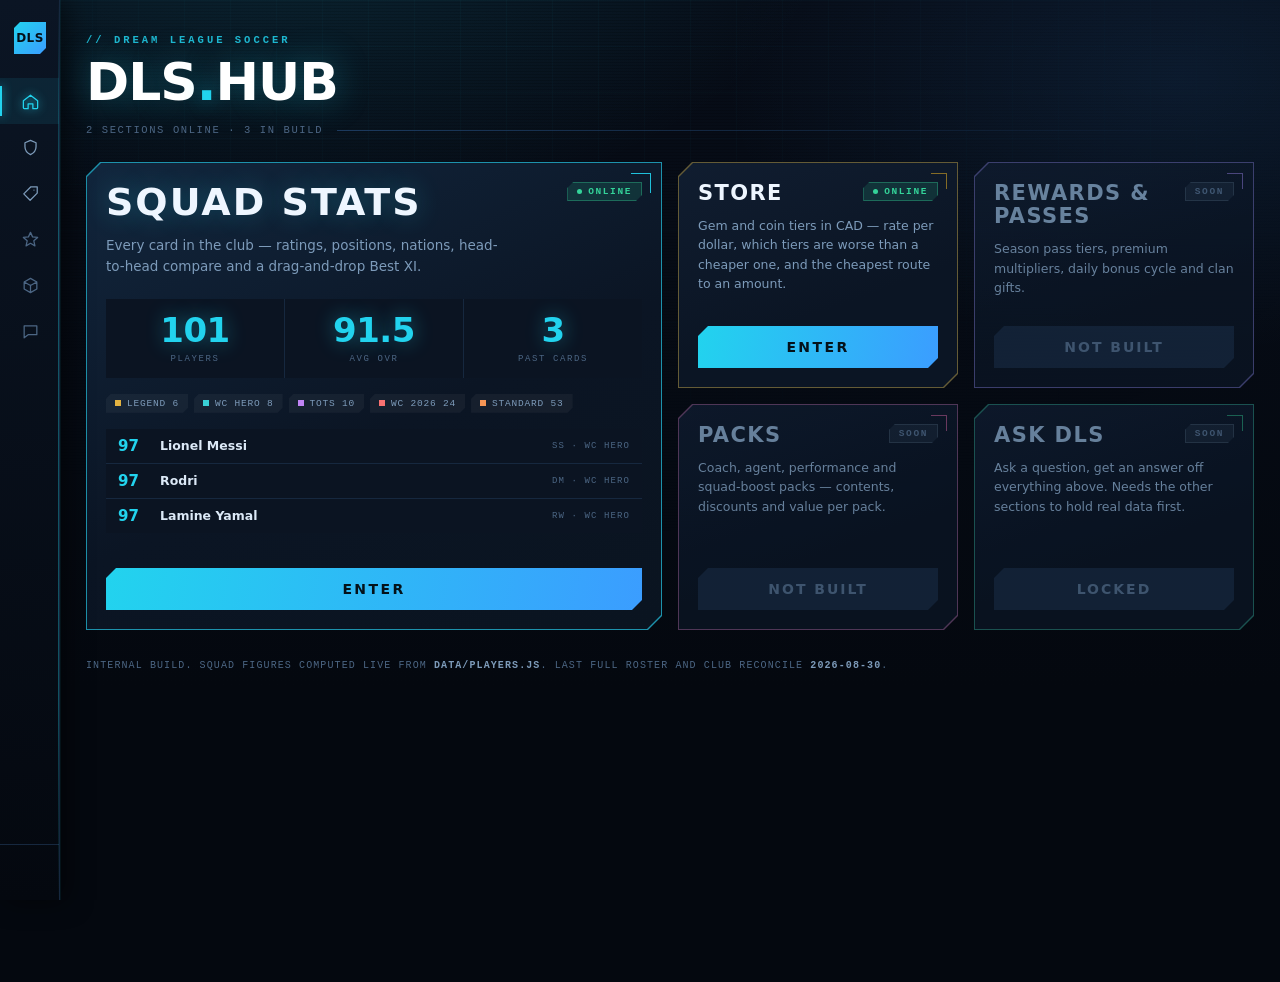
==== index.html @ e9b3f5c5 "Add the store section: gem and coin tiers, priced per dollar First piece of the economy side. Gems a" ====
<!DOCTYPE html>
<html lang="en">
<head>
<meta charset="UTF-8">
<meta name="viewport" content="width=device-width, initial-scale=1.0">
<title>DLS</title>
<meta name="theme-color" content="#04080f">

<link rel="stylesheet" href="assets/shell.css">
<style>
:root { color-scheme: dark; }

/* --- Tile grid ----------------------------------------------------------- */

.grid { display: grid; grid-template-columns: repeat(4, 1fr); gap: 16px; }

.tile {
  --accent: var(--dls-cyan);
  display: flex;
  flex-direction: column;
  min-height: 226px;
  padding: 20px;
  background: color-mix(in srgb, var(--accent) 34%, var(--dls-edge-soft));
  transition: background .16s, box-shadow .16s, transform .16s;
}
.tile::before { background: linear-gradient(160deg, var(--dls-panel-lit) 0%, var(--dls-panel) 62%); }

/* Corner bracket on the square corner, opposite the two clipped ones. */
.tile::after {
  content: '';
  position: absolute;
  top: 11px;
  right: 11px;
  z-index: 2;
  width: 15px;
  height: 15px;
  border-top: 1px solid var(--accent);
  border-right: 1px solid var(--accent);
  opacity: .5;
  pointer-events: none;
}

.tile__head { display: flex; align-items: flex-start; justify-content: space-between; gap: 12px; }
.tile__title {
  margin: 0;
  font-size: 21px;
  font-weight: 900;
  line-height: 1.1;
  letter-spacing: 1.4px;
  text-transform: uppercase;
  color: #eef6ff;
}
.tile__desc { margin: 11px 0 0; font-size: 12.5px; line-height: 1.55; color: var(--dls-ink-dim); }
.tile__foot { margin-top: auto; padding-top: 16px; }

/* The squad tile is the anchor: brighter edge, a real glow, lifts on hover. */
.tile--live {
  grid-column: span 2;
  grid-row: span 2;
  background: color-mix(in srgb, var(--accent) 62%, var(--dls-edge-soft));
  box-shadow: 0 0 42px rgba(34, 211, 238, .12);
}
.tile--live:hover { transform: translateY(-2px); box-shadow: 0 0 56px rgba(34, 211, 238, .2); }
.tile--live::before { background: linear-gradient(155deg, #12263d 0%, var(--dls-panel) 55%, #0a1420 100%); }
.tile--live::after { opacity: .9; width: 19px; height: 19px; }
.tile--live .tile__title { font-size: 38px; letter-spacing: 2px; text-shadow: 0 0 26px rgba(34, 211, 238, .3); }
.tile--live .tile__desc { font-size: 13.5px; max-width: 46ch; }

/* Planned sections — same shape, drained of energy. */
.tile--soon { opacity: .82; }
.tile--soon .tile__title { color: var(--dls-ink-dim); }
.tile--store { --accent: var(--dls-amber); }
.tile--rewards { --accent: var(--dls-violet); }
.tile--packs { --accent: var(--dls-magenta); }
.tile--ask { --accent: var(--dls-mint); }

/* --- Readouts on the squad tile ------------------------------------------ */

.figs { display: grid; grid-template-columns: repeat(3, 1fr); gap: 1px; margin-top: 22px; background: var(--dls-edge-soft); }
.fig { padding: 14px 10px; background: rgba(7, 13, 24, .72); text-align: center; }
.fig b {
  display: block;
  font-size: 34px;
  font-weight: 900;
  line-height: 1;
  letter-spacing: -.5px;
  color: var(--dls-cyan);
  text-shadow: 0 0 20px rgba(34, 211, 238, .45);
  font-variant-numeric: tabular-nums;
}
.fig span {
  display: block;
  margin-top: 7px;
  font-family: var(--dls-mono);
  font-size: 9px;
  letter-spacing: 1.6px;
  text-transform: uppercase;
  color: var(--dls-ink-faint);
}

.mix { display: flex; flex-wrap: wrap; gap: 6px; margin-top: 16px; }
.mix span {
  display: inline-flex;
  align-items: center;
  gap: 6px;
  padding: 4px 9px;
  clip-path: polygon(5px 0, 100% 0, 100% calc(100% - 5px), calc(100% - 5px) 100%, 0 100%, 0 5px);
  background: rgba(255, 255, 255, .045);
  font-family: var(--dls-mono);
  font-size: 9.5px;
  letter-spacing: .8px;
  text-transform: uppercase;
  color: var(--dls-ink-dim);
}
.mix i { width: 6px; height: 6px; }

.top { display: grid; gap: 1px; margin-top: 16px; background: var(--dls-edge-soft); }
.top-row { display: flex; align-items: center; gap: 12px; padding: 8px 12px; background: rgba(7, 13, 24, .72); }
.top-row b {
  min-width: 30px;
  font-size: 15px;
  font-weight: 900;
  color: var(--dls-cyan);
  font-variant-numeric: tabular-nums;
}
.top-row span { font-size: 12.5px; font-weight: 600; color: var(--dls-ink); }
.top-row em {
  margin-left: auto;
  font-style: normal;
  font-family: var(--dls-mono);
  font-size: 9px;
  letter-spacing: 1.1px;
  text-transform: uppercase;
  color: var(--dls-ink-faint);
}

@media (max-width: 1080px) {
  .grid { grid-template-columns: repeat(2, 1fr); }
  .tile--live { grid-row: auto; }
}
@media (max-width: 620px) {
  .grid { grid-template-columns: 1fr; }
  .tile--live { grid-column: span 1; }
  .tile--live .tile__title { font-size: 28px; }
  .fig b { font-size: 25px; }
}
</style>
</head>

<body data-dls-page="home" data-dls-skin="hud">

<div class="wrap">

  <header class="head">
    <p class="eyebrow">// Dream League Soccer</p>
    <h1>DLS<em>.</em>Hub</h1>
    <p class="rule" id="head-rule"></p>
  </header>

  <div class="grid">

    <!-- Squad Stats — the one section that is actually built -->
    <section class="dls-panel tile tile--live">
      <div class="tile__head">
        <h2 class="tile__title">Squad Stats</h2>
        <span class="dls-flag dls-flag--live"><i></i>Online</span>
      </div>
      <p class="tile__desc">Every card in the club — ratings, positions, nations, head-to-head compare and a drag-and-drop Best XI.</p>

      <div class="figs">
        <div class="fig"><b id="f-count">—</b><span>Players</span></div>
        <div class="fig"><b id="f-avg">—</b><span>Avg OVR</span></div>
        <div class="fig"><b id="f-past">—</b><span>Past cards</span></div>
      </div>

      <div class="mix" id="f-mix"></div>
      <div class="top" id="f-top"></div>

      <div class="tile__foot"><a class="dls-btn" href="squad.html">Enter</a></div>
    </section>

    <section class="dls-panel tile tile--store">
      <div class="tile__head">
        <h2 class="tile__title">Store</h2>
        <span class="dls-flag dls-flag--live"><i></i>Online</span>
      </div>
      <p class="tile__desc">Gem and coin tiers in CAD — rate per dollar, which tiers are worse than a cheaper one, and the cheapest route to an amount.</p>
      <div class="tile__foot"><a class="dls-btn" href="store.html">Enter</a></div>
    </section>

    <section class="dls-panel tile tile--soon tile--rewards">
      <div class="tile__head">
        <h2 class="tile__title">Rewards &amp; Passes</h2>
        <span class="dls-flag dls-flag--soon">Soon</span>
      </div>
      <p class="tile__desc">Season pass tiers, premium multipliers, daily bonus cycle and clan gifts.</p>
      <div class="tile__foot"><span class="dls-btn dls-btn--locked">Not built</span></div>
    </section>

    <section class="dls-panel tile tile--soon tile--packs">
      <div class="tile__head">
        <h2 class="tile__title">Packs</h2>
        <span class="dls-flag dls-flag--soon">Soon</span>
      </div>
      <p class="tile__desc">Coach, agent, performance and squad-boost packs — contents, discounts and value per pack.</p>
      <div class="tile__foot"><span class="dls-btn dls-btn--locked">Not built</span></div>
    </section>

    <section class="dls-panel tile tile--soon tile--ask">
      <div class="tile__head">
        <h2 class="tile__title">Ask DLS</h2>
        <span class="dls-flag dls-flag--soon">Soon</span>
      </div>
      <p class="tile__desc">Ask a question, get an answer off everything above. Needs the other sections to hold real data first.</p>
      <div class="tile__foot"><span class="dls-btn dls-btn--locked">Locked</span></div>
    </section>

  </div>

  <p class="note">
    Internal build. Squad figures computed live from <b>data/players.js</b>.
    Last full roster and club reconcile <b>2026-08-30</b>.
  </p>

</div>

<script src="data/players.js"></script>
<script src="assets/shell.js" defer></script>
<script>
/* Card-type colours are the measured set from squad.html, kept identical so a
   colour means the same thing on both pages. */
var CARD_COLOR = { legend: '#e3b341', wchero: '#39d0d6', tots: '#c084f5', wc: '#f87171', standard: '#f59555' };
var CARD_LABEL = { legend: 'Legend', wchero: 'WC Hero', tots: 'TOTS', wc: 'WC 2026', standard: 'Standard' };
var CARD_ORDER = ['legend', 'wchero', 'tots', 'wc', 'standard'];

(function () {
  /* Counted off the tiles so the line cannot drift as sections come online. */
  var live = document.querySelectorAll('.dls-flag--live').length;
  var soon = document.querySelectorAll('.dls-flag--soon').length;
  document.getElementById('head-rule').textContent =
    live + (live === 1 ? ' section' : ' sections') + ' online · ' + soon + ' in build';

  var total = PLAYERS.reduce(function (a, p) { return a + p.ovr; }, 0);
  document.getElementById('f-count').textContent = PLAYERS.length;
  document.getElementById('f-avg').textContent = Math.round((total / PLAYERS.length) * 10) / 10;
  document.getElementById('f-past').textContent = PAST_CARDS.length;

  var counts = {};
  PLAYERS.forEach(function (p) { counts[p.card] = (counts[p.card] || 0) + 1; });

  document.getElementById('f-mix').innerHTML = CARD_ORDER
    .filter(function (k) { return counts[k]; })
    .map(function (k) {
      return '<span><i style="background:' + CARD_COLOR[k] + '"></i>' + CARD_LABEL[k] + ' ' + counts[k] + '</span>';
    }).join('');

  document.getElementById('f-top').innerHTML = PLAYERS
    .slice()
    .sort(function (a, b) { return b.ovr - a.ovr; })
    .slice(0, 3)
    .map(function (p) {
      return '<div class="top-row"><b>' + p.ovr + '</b><span>' + p.name
        + '</span><em>' + p.pos + ' · ' + CARD_LABEL[p.card] + '</em></div>';
    }).join('');
})();
</script>
</body>
</html>
---- assets/shell.css ----
/* ===========================================================================
   DLS shell — the chrome shared by every page of the site.

   Direction: near-black ground, thin high-chroma strokes, octagonal clipped
   corners instead of rounded ones, telemetry-style monospace labels, and glow
   carried by layered box-shadows. Game UI, but console/HUD rather than the
   candy-coloured mobile store.

   Navigation is a fixed left rail: 60px of icons at rest, expanding to show
   labels on hover. Content is padded past the collapsed width and the expanded
   rail overlays it, so nothing reflows when it opens.

   Every token is prefixed --dls- on purpose: squad.html carries its own
   GitHub-Primer palette on --bg / --text / --accent and the two must not
   collide. This file owns the rail only; page bodies keep their own CSS.
   =========================================================================== */

:root {
  /* Ground */
  --dls-void: #04080f;
  --dls-ground: #070d18;
  --dls-panel: #0b1524;
  --dls-panel-lit: #101d30;

  /* Strokes and text */
  --dls-edge: #1c3a5e;
  --dls-edge-soft: #16283f;
  --dls-ink: #dce9f7;
  --dls-ink-dim: #7d9bba;
  --dls-ink-faint: #4c6684;

  /* High-chroma accents */
  --dls-cyan: #22d3ee;
  --dls-blue: #3b9dff;
  --dls-mint: #34d399;
  --dls-amber: #fbbf24;
  --dls-violet: #a78bfa;
  --dls-magenta: #f472b6;

  --dls-rail-w: 60px;
  --dls-rail-open: 236px;

  /* Two corners cut, top-left and bottom-right — the load-bearing shape of
     the whole design. Overridden per element where a smaller cut reads better. */
  --dls-cut: 14px;
  --dls-oct: polygon(
    var(--dls-cut) 0, 100% 0,
    100% calc(100% - var(--dls-cut)), calc(100% - var(--dls-cut)) 100%,
    0 100%, 0 var(--dls-cut)
  );

  --dls-mono: ui-monospace, 'SF Mono', SFMono-Regular, Menlo, Consolas, monospace;
  --dls-sans: system-ui, 'Segoe UI', Roboto, sans-serif;
}

/* --- Left rail ------------------------------------------------------------ */

.dls-rail {
  position: fixed;
  top: 0;
  left: 0;
  z-index: 900;
  display: flex;
  flex-direction: column;
  width: var(--dls-rail-w);
  height: 100vh;
  padding: 12px 0;
  overflow: hidden;
  background: linear-gradient(180deg, var(--dls-panel) 0%, var(--dls-void) 100%);
  border-right: 1px solid var(--dls-edge-soft);
  box-shadow: 1px 0 0 rgba(34, 211, 238, .07), 6px 0 26px rgba(0, 0, 0, .55);
  font-family: var(--dls-sans);
  transition: width .18s cubic-bezier(.4, 0, .2, 1);
}
@media (hover: hover) and (pointer: fine) {
  .dls-rail:hover { width: var(--dls-rail-open); }
}
.dls-rail.is-open { width: var(--dls-rail-open); }

/* A hairline of accent light down the inner edge. */
.dls-rail::after {
  content: '';
  position: absolute;
  top: 0;
  right: 0;
  width: 1px;
  height: 100%;
  background: linear-gradient(180deg, transparent, rgba(34, 211, 238, .35) 22%, rgba(34, 211, 238, .35) 78%, transparent);
  pointer-events: none;
}

/* Rows share a grid so icons stay put while labels fade in. */
.dls-rail__logo,
.dls-rail__item {
  display: grid;
  grid-template-columns: var(--dls-rail-w) 1fr;
  align-items: center;
  height: 46px;
  text-decoration: none;
  white-space: nowrap;
}

.dls-rail__logo { height: 52px; margin-bottom: 14px; cursor: pointer; }
.dls-rail__mark {
  justify-self: center;
  display: grid;
  place-items: center;
  width: 32px;
  height: 32px;
  clip-path: polygon(6px 0, 100% 0, 100% calc(100% - 6px), calc(100% - 6px) 100%, 0 100%, 0 6px);
  background: linear-gradient(135deg, var(--dls-cyan), var(--dls-blue));
  color: #041018;
  font-size: 12px;
  font-weight: 900;
  letter-spacing: .5px;
  box-shadow: 0 0 14px rgba(34, 211, 238, .5);
}
.dls-rail__word {
  font-family: var(--dls-mono);
  font-size: 9.5px;
  font-weight: 600;
  letter-spacing: 2px;
  text-transform: uppercase;
  color: var(--dls-ink-dim);
}

.dls-rail__item { position: relative; color: var(--dls-ink-dim); transition: color .14s, background .14s; }
.dls-rail__item svg { justify-self: center; width: 19px; height: 19px; stroke: currentColor; fill: none; stroke-width: 1.6; stroke-linecap: round; stroke-linejoin: round; }
.dls-rail__label { font-size: 12.5px; font-weight: 700; letter-spacing: 1.4px; text-transform: uppercase; }

.dls-rail__item:hover { color: var(--dls-ink); background: rgba(34, 211, 238, .06); }

.dls-rail__item--active { color: var(--dls-cyan); background: rgba(34, 211, 238, .09); }
.dls-rail__item--active::before {
  content: '';
  position: absolute;
  left: 0;
  top: 8px;
  bottom: 8px;
  width: 2px;
  background: var(--dls-cyan);
  box-shadow: 0 0 10px var(--dls-cyan);
}
.dls-rail__item--active svg { filter: drop-shadow(0 0 5px rgba(34, 211, 238, .8)); }

.dls-rail__item--soon { color: var(--dls-ink-faint); cursor: not-allowed; }
.dls-rail__item--soon:hover { color: var(--dls-ink-faint); background: none; }
.dls-rail__lock {
  margin-left: 8px;
  font-family: var(--dls-mono);
  font-size: 8.5px;
  letter-spacing: 1.2px;
  color: var(--dls-ink-faint);
  opacity: .8;
}

.dls-rail__spacer { flex: 1; }

.dls-rail__foot {
  display: grid;
  grid-template-columns: var(--dls-rail-w) 1fr;
  align-items: center;
  min-height: 44px;
  border-top: 1px solid var(--dls-edge-soft);
  padding-top: 10px;
}
.dls-rail__build {
  font-family: var(--dls-mono);
  font-size: 8.5px;
  letter-spacing: 1.1px;
  text-transform: uppercase;
  color: var(--dls-ink-faint);
  white-space: nowrap;
}

/* squad.html ships a theme toggle pinned to the viewport corner; it moves into
   the rail foot, so its absolute positioning and Primer colours are undone. */
.dls-rail .theme-toggle {
  position: static;
  justify-self: center;
  border-color: var(--dls-edge-soft);
  background: var(--dls-panel-lit);
  color: var(--dls-ink-dim);
}
.dls-rail .theme-toggle:hover { border-color: var(--dls-cyan); color: var(--dls-cyan); }

/* Push page content clear of the collapsed rail. The attribute selector
   outranks squad.html's own bare `body` rule regardless of load order. */
body[data-dls-page] { padding-left: calc(var(--dls-rail-w) + 14px); }

@media (max-width: 640px) {
  :root { --dls-rail-w: 52px; }
}

/* --- Shared card / control primitives ------------------------------------ */

/* Clipped panel with a 1px lit edge: the element paints the edge colour and an
   inset pseudo-element paints the fill, since a clip-path crops any real
   border along with the corners. */
.dls-panel {
  position: relative;
  clip-path: var(--dls-oct);
  background: var(--dls-edge-soft);
}
.dls-panel::before {
  content: '';
  position: absolute;
  inset: 1px;
  clip-path: var(--dls-oct);
  background: var(--dls-panel);
  z-index: 0;
}
.dls-panel > * { position: relative; z-index: 1; }

.dls-btn {
  position: relative;
  display: block;
  width: 100%;
  padding: 13px 18px;
  clip-path: polygon(10px 0, 100% 0, 100% calc(100% - 10px), calc(100% - 10px) 100%, 0 100%, 0 10px);
  border: none;
  background: linear-gradient(100deg, var(--dls-cyan), var(--dls-blue));
  color: #04121a;
  font-family: var(--dls-sans);
  font-size: 14px;
  font-weight: 900;
  letter-spacing: 2.4px;
  text-transform: uppercase;
  text-align: center;
  text-decoration: none;
  cursor: pointer;
  transition: filter .14s, box-shadow .14s;
}
.dls-btn:hover { filter: brightness(1.12); box-shadow: 0 0 22px rgba(34, 211, 238, .45); }

.dls-btn--locked {
  background: var(--dls-edge-soft);
  color: var(--dls-ink-faint);
  cursor: not-allowed;
  letter-spacing: 2px;
}
.dls-btn--locked:hover { filter: none; box-shadow: none; }

/* Status chip — "LIVE" carries a pulsing dot, "LOCKED" does not. */
.dls-flag {
  display: inline-flex;
  align-items: center;
  gap: 6px;
  padding: 4px 10px;
  clip-path: polygon(6px 0, 100% 0, 100% calc(100% - 6px), calc(100% - 6px) 100%, 0 100%, 0 6px);
  font-family: var(--dls-mono);
  font-size: 9.5px;
  font-weight: 700;
  letter-spacing: 1.6px;
  text-transform: uppercase;
  white-space: nowrap;
}
.dls-flag i { width: 5px; height: 5px; border-radius: 50%; background: currentColor; }
.dls-flag--live {
  background: rgba(52, 211, 153, .13);
  color: var(--dls-mint);
  box-shadow: inset 0 0 0 1px rgba(52, 211, 153, .35);
}
.dls-flag--live i { animation: dls-pulse 1.8s ease-in-out infinite; }
.dls-flag--soon {
  background: rgba(125, 155, 186, .09);
  color: var(--dls-ink-faint);
  box-shadow: inset 0 0 0 1px rgba(125, 155, 186, .2);
}

@keyframes dls-pulse {
  0%, 100% { opacity: 1; box-shadow: 0 0 0 0 currentColor; }
  50% { opacity: .45; box-shadow: 0 0 7px 1px currentColor; }
}

@media (prefers-reduced-motion: reduce) {
  .dls-rail { transition: none; }
  .dls-flag--live i { animation: none; }
}

/* --- Page furniture, shared by the HUD-skinned pages ----------------------
   Opt in with data-dls-skin="hud" on <body>. squad.html deliberately stays
   out: it keeps its own GitHub-Primer palette and its light/dark toggle, and
   was not written for border-box, so the reset below is scoped too. */

body[data-dls-skin="hud"] * { box-sizing: border-box; }

body[data-dls-skin="hud"] {
  margin: 0;
  min-height: 100vh;
  padding: 34px 26px 48px calc(var(--dls-rail-w) + 26px);
  background:
    radial-gradient(900px 520px at 22% -10%, rgba(34, 211, 238, .13) 0%, transparent 62%),
    radial-gradient(760px 460px at 92% 8%, rgba(59, 157, 255, .10) 0%, transparent 60%),
    linear-gradient(180deg, var(--dls-ground) 0%, var(--dls-void) 70%);
  color: var(--dls-ink);
  font-family: var(--dls-sans);
  font-size: 14px;
}

/* Telemetry grid + scanlines, over the ground and under the content. */
body[data-dls-skin="hud"]::before {
  content: '';
  position: fixed;
  inset: 0;
  z-index: 0;
  pointer-events: none;
  background:
    linear-gradient(rgba(34, 211, 238, .030) 1px, transparent 1px) 0 0 / 100% 46px,
    linear-gradient(90deg, rgba(34, 211, 238, .030) 1px, transparent 1px) 0 0 / 46px 100%,
    repeating-linear-gradient(0deg, rgba(0, 0, 0, .16) 0 1px, transparent 1px 3px);
  mask-image: radial-gradient(1200px 700px at 40% 0%, #000 0%, transparent 78%);
}

.wrap { position: relative; z-index: 1; max-width: 1380px; margin: 0 auto; }

.head { margin-bottom: 26px; }
.eyebrow {
  margin: 0 0 10px;
  font-family: var(--dls-mono);
  font-size: 10.5px;
  font-weight: 600;
  letter-spacing: 3px;
  text-transform: uppercase;
  color: var(--dls-cyan);
  opacity: .85;
}
.head h1 {
  margin: 0;
  font-size: 52px;
  font-weight: 900;
  line-height: 1;
  letter-spacing: -1px;
  text-transform: uppercase;
  color: #fff;
  text-shadow: 0 0 34px rgba(34, 211, 238, .35);
}
.head h1 em {
  font-style: normal;
  color: var(--dls-cyan);
  text-shadow: 0 0 22px rgba(34, 211, 238, .7);
}
.rule {
  display: flex;
  align-items: center;
  gap: 14px;
  margin: 16px 0 0;
  font-family: var(--dls-mono);
  font-size: 10.5px;
  letter-spacing: 1.6px;
  text-transform: uppercase;
  color: var(--dls-ink-faint);
}
.rule::after {
  content: '';
  flex: 1;
  height: 1px;
  background: linear-gradient(90deg, var(--dls-edge), transparent);
}

.note {
  margin: 26px 0 0;
  font-family: var(--dls-mono);
  font-size: 10px;
  line-height: 1.9;
  letter-spacing: 1.1px;
  text-transform: uppercase;
  color: var(--dls-ink-faint);
}
.note b { color: var(--dls-ink-dim); font-weight: 600; }

@media (max-width: 620px) {
  body[data-dls-skin="hud"] { padding: 26px 16px 40px calc(var(--dls-rail-w) + 14px); }
  .head h1 { font-size: 38px; }
}
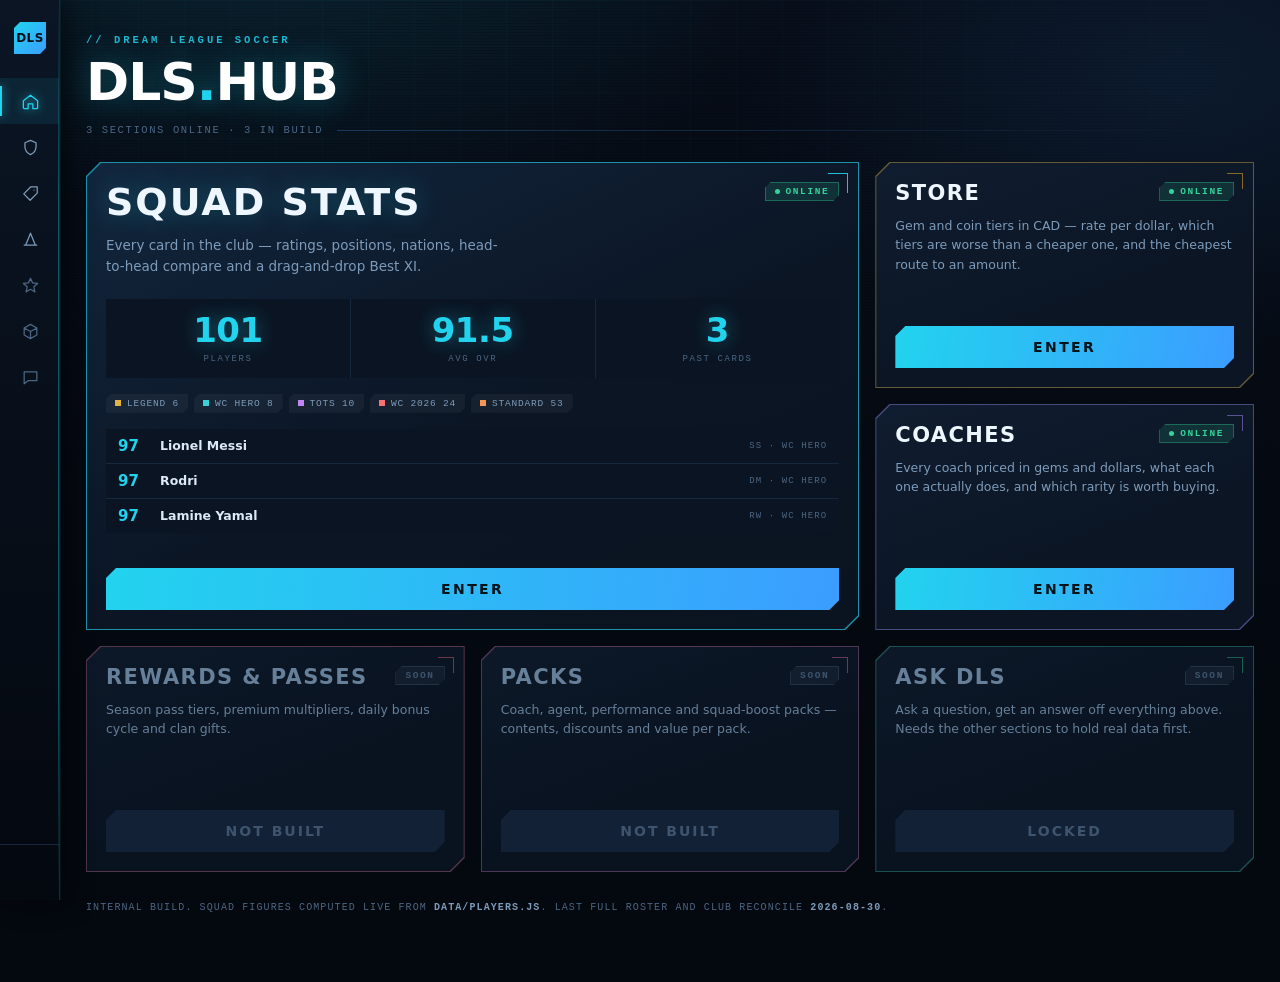
==== commit 45949775: "Add coaches as its own section, priced per stat point Coaches are gem-priced and discounted per acco" ====
--- a/index.html
+++ b/index.html
@@ -12,7 +12,7 @@
 
 /* --- Tile grid ----------------------------------------------------------- */
 
-.grid { display: grid; grid-template-columns: repeat(4, 1fr); gap: 16px; }
+.grid { display: grid; grid-template-columns: repeat(3, 1fr); gap: 16px; }
 
 .tile {
   --accent: var(--dls-cyan);
@@ -70,7 +70,8 @@
 .tile--soon { opacity: .82; }
 .tile--soon .tile__title { color: var(--dls-ink-dim); }
 .tile--store { --accent: var(--dls-amber); }
-.tile--rewards { --accent: var(--dls-violet); }
+.tile--coaches { --accent: var(--dls-violet); }
+.tile--rewards { --accent: var(--dls-rose); }
 .tile--packs { --accent: var(--dls-magenta); }
 .tile--ask { --accent: var(--dls-mint); }
 
@@ -186,6 +187,15 @@
       </div>
       <p class="tile__desc">Gem and coin tiers in CAD — rate per dollar, which tiers are worse than a cheaper one, and the cheapest route to an amount.</p>
       <div class="tile__foot"><a class="dls-btn" href="store.html">Enter</a></div>
+    </section>
+
+    <section class="dls-panel tile tile--coaches">
+      <div class="tile__head">
+        <h2 class="tile__title">Coaches</h2>
+        <span class="dls-flag dls-flag--live"><i></i>Online</span>
+      </div>
+      <p class="tile__desc">Every coach priced in gems and dollars, what each one actually does, and which rarity is worth buying.</p>
+      <div class="tile__foot"><a class="dls-btn" href="coaches.html">Enter</a></div>
     </section>
 
     <section class="dls-panel tile tile--soon tile--rewards">
--- a/assets/shell.css
+++ b/assets/shell.css
@@ -36,6 +36,7 @@
   --dls-amber: #fbbf24;
   --dls-violet: #a78bfa;
   --dls-magenta: #f472b6;
+  --dls-rose: #fb7185;
 
   --dls-rail-w: 60px;
   --dls-rail-open: 236px;
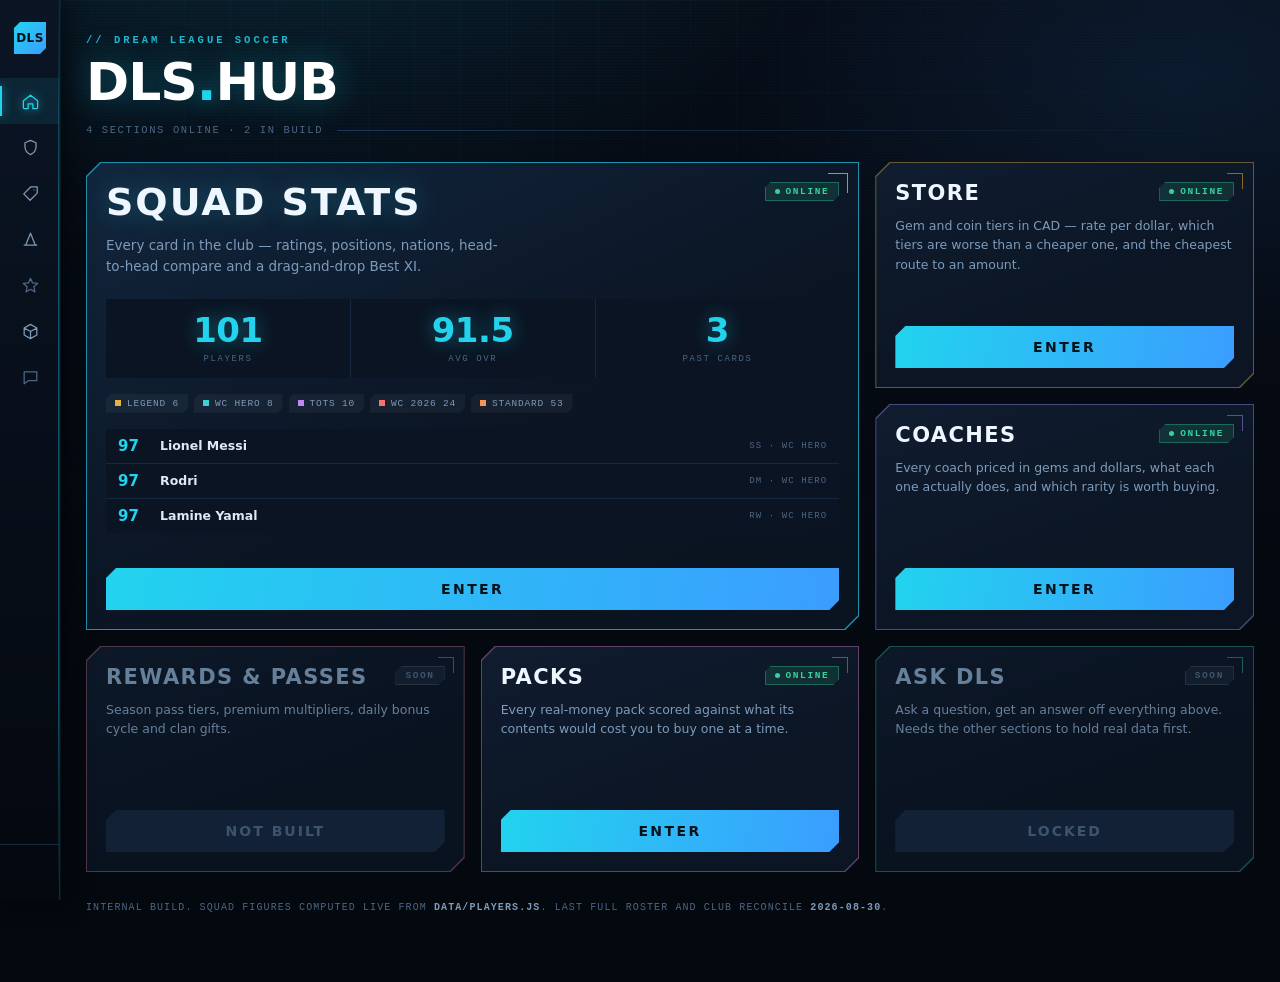
==== commit 0c209dd3: "Score the real-money packs against buying their contents yourself A pack is worth what its contents " ====
--- a/index.html
+++ b/index.html
@@ -207,13 +207,13 @@
       <div class="tile__foot"><span class="dls-btn dls-btn--locked">Not built</span></div>
     </section>
 
-    <section class="dls-panel tile tile--soon tile--packs">
+    <section class="dls-panel tile tile--packs">
       <div class="tile__head">
         <h2 class="tile__title">Packs</h2>
-        <span class="dls-flag dls-flag--soon">Soon</span>
-      </div>
-      <p class="tile__desc">Coach, agent, performance and squad-boost packs — contents, discounts and value per pack.</p>
-      <div class="tile__foot"><span class="dls-btn dls-btn--locked">Not built</span></div>
+        <span class="dls-flag dls-flag--live"><i></i>Online</span>
+      </div>
+      <p class="tile__desc">Every real-money pack scored against what its contents would cost you to buy one at a time.</p>
+      <div class="tile__foot"><a class="dls-btn" href="packs.html">Enter</a></div>
     </section>
 
     <section class="dls-panel tile tile--soon tile--ask">
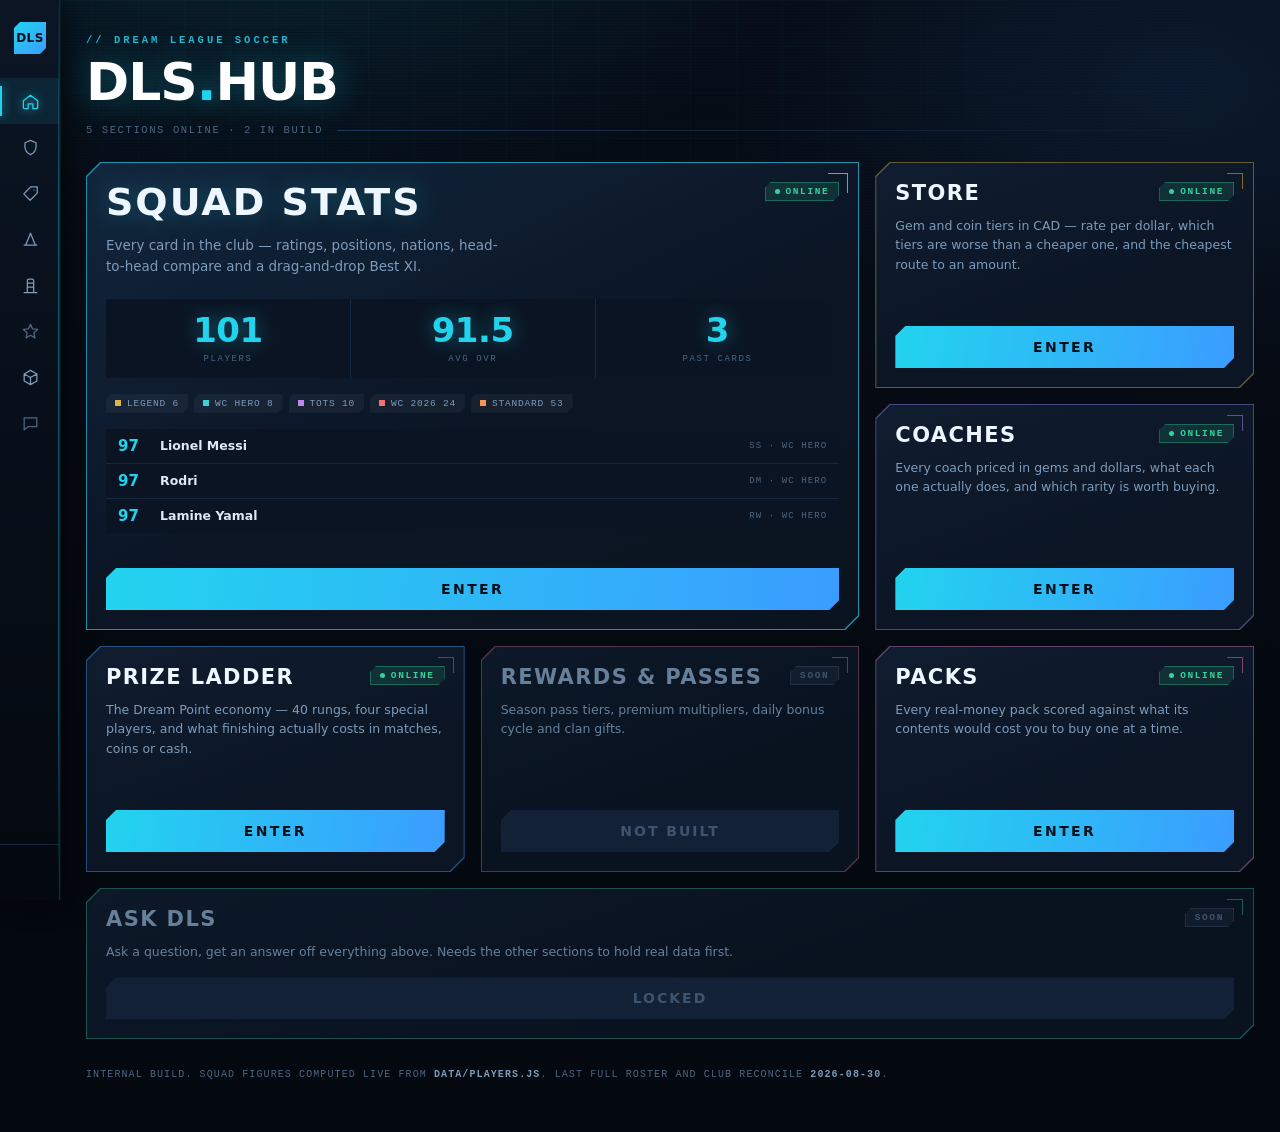
==== commit 2ec4291a: "Add the Prize Ladder and the Dream Point economy behind it Forty rungs reconstructed from screenshot" ====
--- a/index.html
+++ b/index.html
@@ -73,7 +73,8 @@
 .tile--coaches { --accent: var(--dls-violet); }
 .tile--rewards { --accent: var(--dls-rose); }
 .tile--packs { --accent: var(--dls-magenta); }
-.tile--ask { --accent: var(--dls-mint); }
+.tile--ladder { --accent: var(--dls-blue); }
+.tile--ask { --accent: var(--dls-mint); grid-column: 1 / -1; min-height: 0; }
 
 /* --- Readouts on the squad tile ------------------------------------------ */
 
@@ -196,6 +197,15 @@
       </div>
       <p class="tile__desc">Every coach priced in gems and dollars, what each one actually does, and which rarity is worth buying.</p>
       <div class="tile__foot"><a class="dls-btn" href="coaches.html">Enter</a></div>
+    </section>
+
+    <section class="dls-panel tile tile--ladder">
+      <div class="tile__head">
+        <h2 class="tile__title">Prize Ladder</h2>
+        <span class="dls-flag dls-flag--live"><i></i>Online</span>
+      </div>
+      <p class="tile__desc">The Dream Point economy — 40 rungs, four special players, and what finishing actually costs in matches, coins or cash.</p>
+      <div class="tile__foot"><a class="dls-btn" href="ladder.html">Enter</a></div>
     </section>
 
     <section class="dls-panel tile tile--soon tile--rewards">
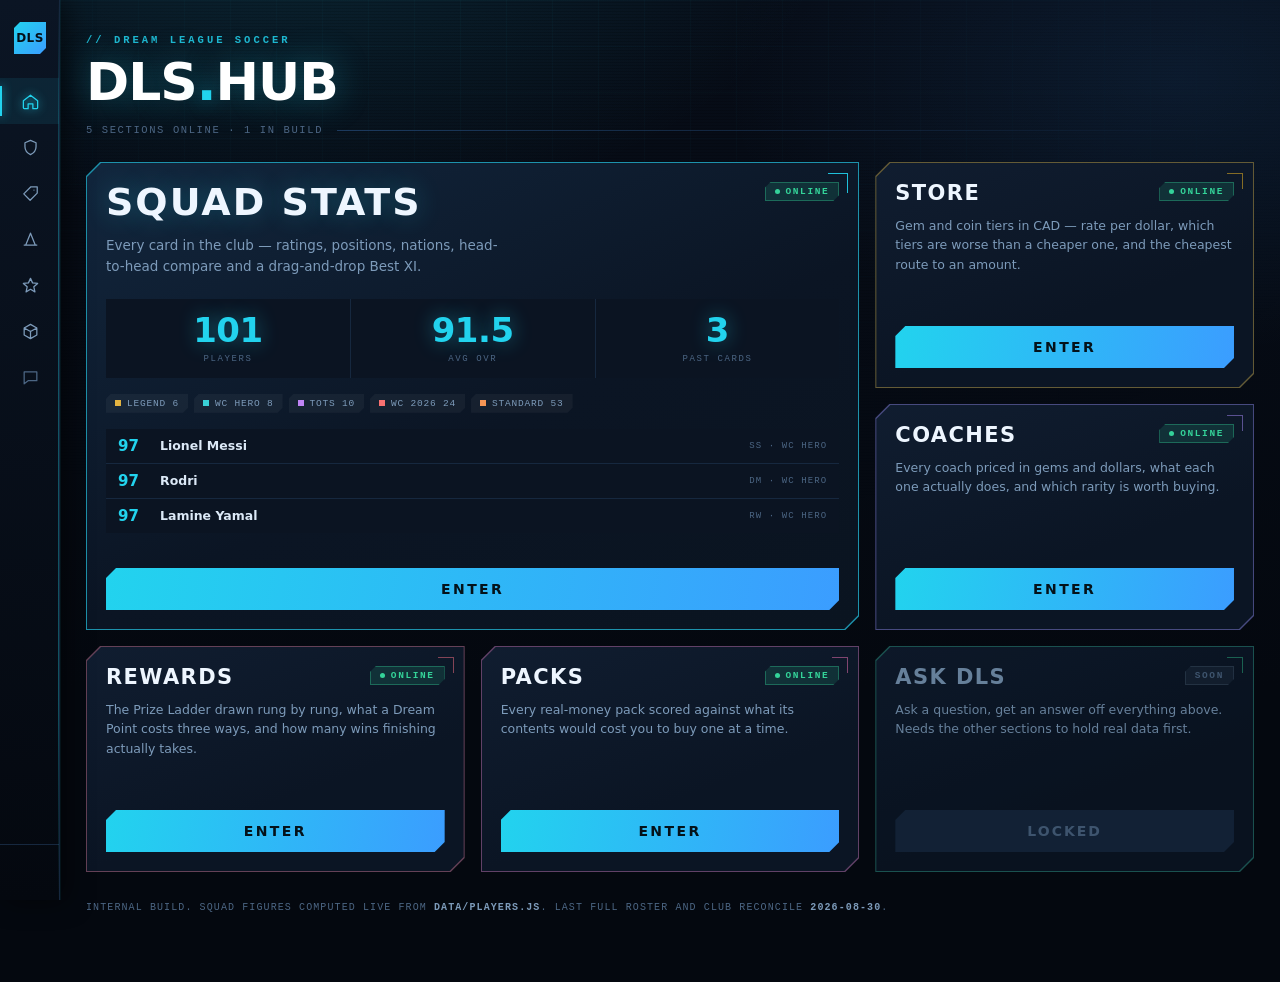
==== commit f446cd8a: "Fold the ladder into Rewards and draw it with its own symbols The Prize Ladder becomes a tab under R" ====
--- a/index.html
+++ b/index.html
@@ -73,8 +73,7 @@
 .tile--coaches { --accent: var(--dls-violet); }
 .tile--rewards { --accent: var(--dls-rose); }
 .tile--packs { --accent: var(--dls-magenta); }
-.tile--ladder { --accent: var(--dls-blue); }
-.tile--ask { --accent: var(--dls-mint); grid-column: 1 / -1; min-height: 0; }
+.tile--ask { --accent: var(--dls-mint); }
 
 /* --- Readouts on the squad tile ------------------------------------------ */
 
@@ -199,22 +198,13 @@
       <div class="tile__foot"><a class="dls-btn" href="coaches.html">Enter</a></div>
     </section>
 
-    <section class="dls-panel tile tile--ladder">
-      <div class="tile__head">
-        <h2 class="tile__title">Prize Ladder</h2>
-        <span class="dls-flag dls-flag--live"><i></i>Online</span>
-      </div>
-      <p class="tile__desc">The Dream Point economy — 40 rungs, four special players, and what finishing actually costs in matches, coins or cash.</p>
-      <div class="tile__foot"><a class="dls-btn" href="ladder.html">Enter</a></div>
-    </section>
-
-    <section class="dls-panel tile tile--soon tile--rewards">
-      <div class="tile__head">
-        <h2 class="tile__title">Rewards &amp; Passes</h2>
-        <span class="dls-flag dls-flag--soon">Soon</span>
-      </div>
-      <p class="tile__desc">Season pass tiers, premium multipliers, daily bonus cycle and clan gifts.</p>
-      <div class="tile__foot"><span class="dls-btn dls-btn--locked">Not built</span></div>
+    <section class="dls-panel tile tile--rewards">
+      <div class="tile__head">
+        <h2 class="tile__title">Rewards</h2>
+        <span class="dls-flag dls-flag--live"><i></i>Online</span>
+      </div>
+      <p class="tile__desc">The Prize Ladder drawn rung by rung, what a Dream Point costs three ways, and how many wins finishing actually takes.</p>
+      <div class="tile__foot"><a class="dls-btn" href="rewards.html">Enter</a></div>
     </section>
 
     <section class="dls-panel tile tile--packs">
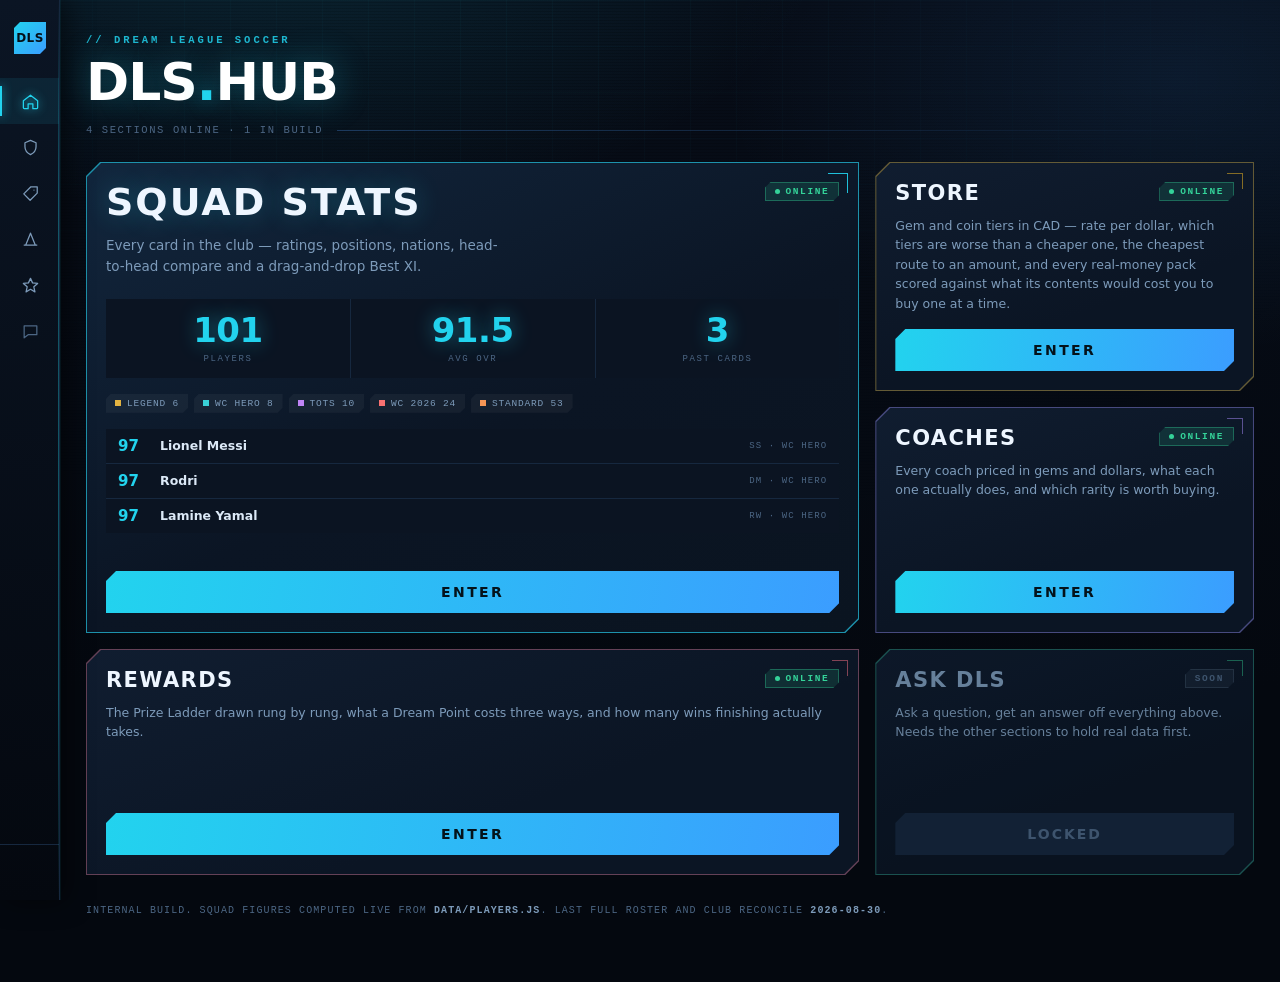
==== commit ed237fc2: "Fold Packs into Store as a third tab Packs was a whole top-level section for one table. It shares th" ====
--- a/index.html
+++ b/index.html
@@ -72,7 +72,10 @@
 .tile--store { --accent: var(--dls-amber); }
 .tile--coaches { --accent: var(--dls-violet); }
 .tile--rewards { --accent: var(--dls-rose); }
-.tile--packs { --accent: var(--dls-magenta); }
+/* Packs became a Store tab, so six tiles are five and the 3-column grid loses a
+   cell. Rewards is the one auto-placement puts at row 3 col 1, so it is the one
+   that can widen without pushing Store out of row 1. */
+.tile--rewards { grid-column: span 2; }
 .tile--ask { --accent: var(--dls-mint); }
 
 /* --- Readouts on the squad tile ------------------------------------------ */
@@ -138,6 +141,7 @@
 @media (max-width: 1080px) {
   .grid { grid-template-columns: repeat(2, 1fr); }
   .tile--live { grid-row: auto; }
+  .tile--rewards { grid-column: auto; }
 }
 @media (max-width: 620px) {
   .grid { grid-template-columns: 1fr; }
@@ -185,7 +189,7 @@
         <h2 class="tile__title">Store</h2>
         <span class="dls-flag dls-flag--live"><i></i>Online</span>
       </div>
-      <p class="tile__desc">Gem and coin tiers in CAD — rate per dollar, which tiers are worse than a cheaper one, and the cheapest route to an amount.</p>
+      <p class="tile__desc">Gem and coin tiers in CAD — rate per dollar, which tiers are worse than a cheaper one, the cheapest route to an amount, and every real-money pack scored against what its contents would cost you to buy one at a time.</p>
       <div class="tile__foot"><a class="dls-btn" href="store.html">Enter</a></div>
     </section>
 
@@ -205,15 +209,6 @@
       </div>
       <p class="tile__desc">The Prize Ladder drawn rung by rung, what a Dream Point costs three ways, and how many wins finishing actually takes.</p>
       <div class="tile__foot"><a class="dls-btn" href="rewards.html">Enter</a></div>
-    </section>
-
-    <section class="dls-panel tile tile--packs">
-      <div class="tile__head">
-        <h2 class="tile__title">Packs</h2>
-        <span class="dls-flag dls-flag--live"><i></i>Online</span>
-      </div>
-      <p class="tile__desc">Every real-money pack scored against what its contents would cost you to buy one at a time.</p>
-      <div class="tile__foot"><a class="dls-btn" href="packs.html">Enter</a></div>
     </section>
 
     <section class="dls-panel tile tile--soon tile--ask">
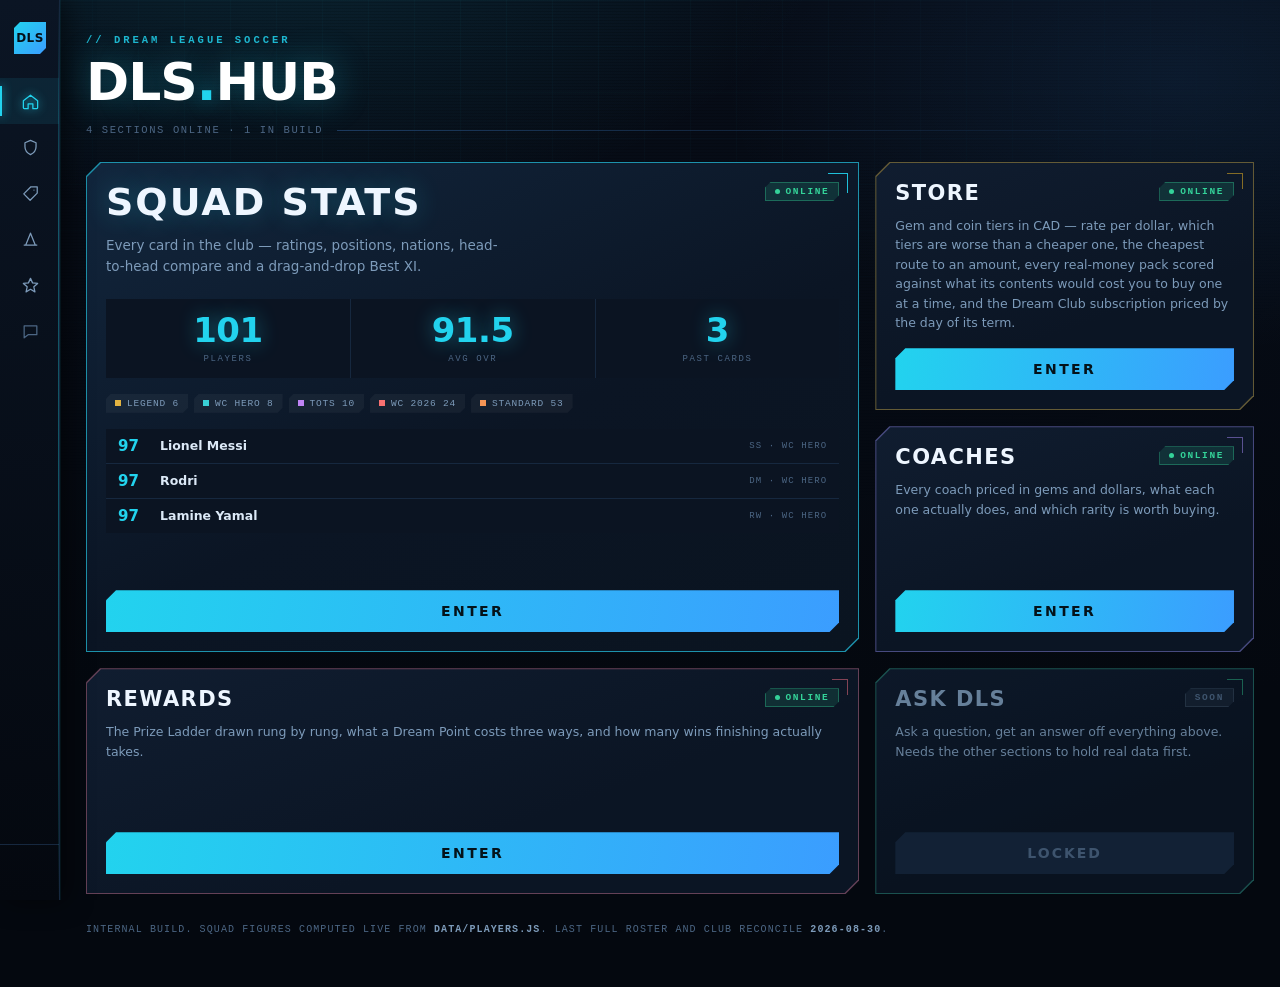
==== commit a6eccb73: "Add Dream Club as a fourth Store tab A subscription is not a pack, and scoring it like one hides the" ====
--- a/index.html
+++ b/index.html
@@ -189,7 +189,7 @@
         <h2 class="tile__title">Store</h2>
         <span class="dls-flag dls-flag--live"><i></i>Online</span>
       </div>
-      <p class="tile__desc">Gem and coin tiers in CAD — rate per dollar, which tiers are worse than a cheaper one, the cheapest route to an amount, and every real-money pack scored against what its contents would cost you to buy one at a time.</p>
+      <p class="tile__desc">Gem and coin tiers in CAD — rate per dollar, which tiers are worse than a cheaper one, the cheapest route to an amount, every real-money pack scored against what its contents would cost you to buy one at a time, and the Dream Club subscription priced by the day of its term.</p>
       <div class="tile__foot"><a class="dls-btn" href="store.html">Enter</a></div>
     </section>
 
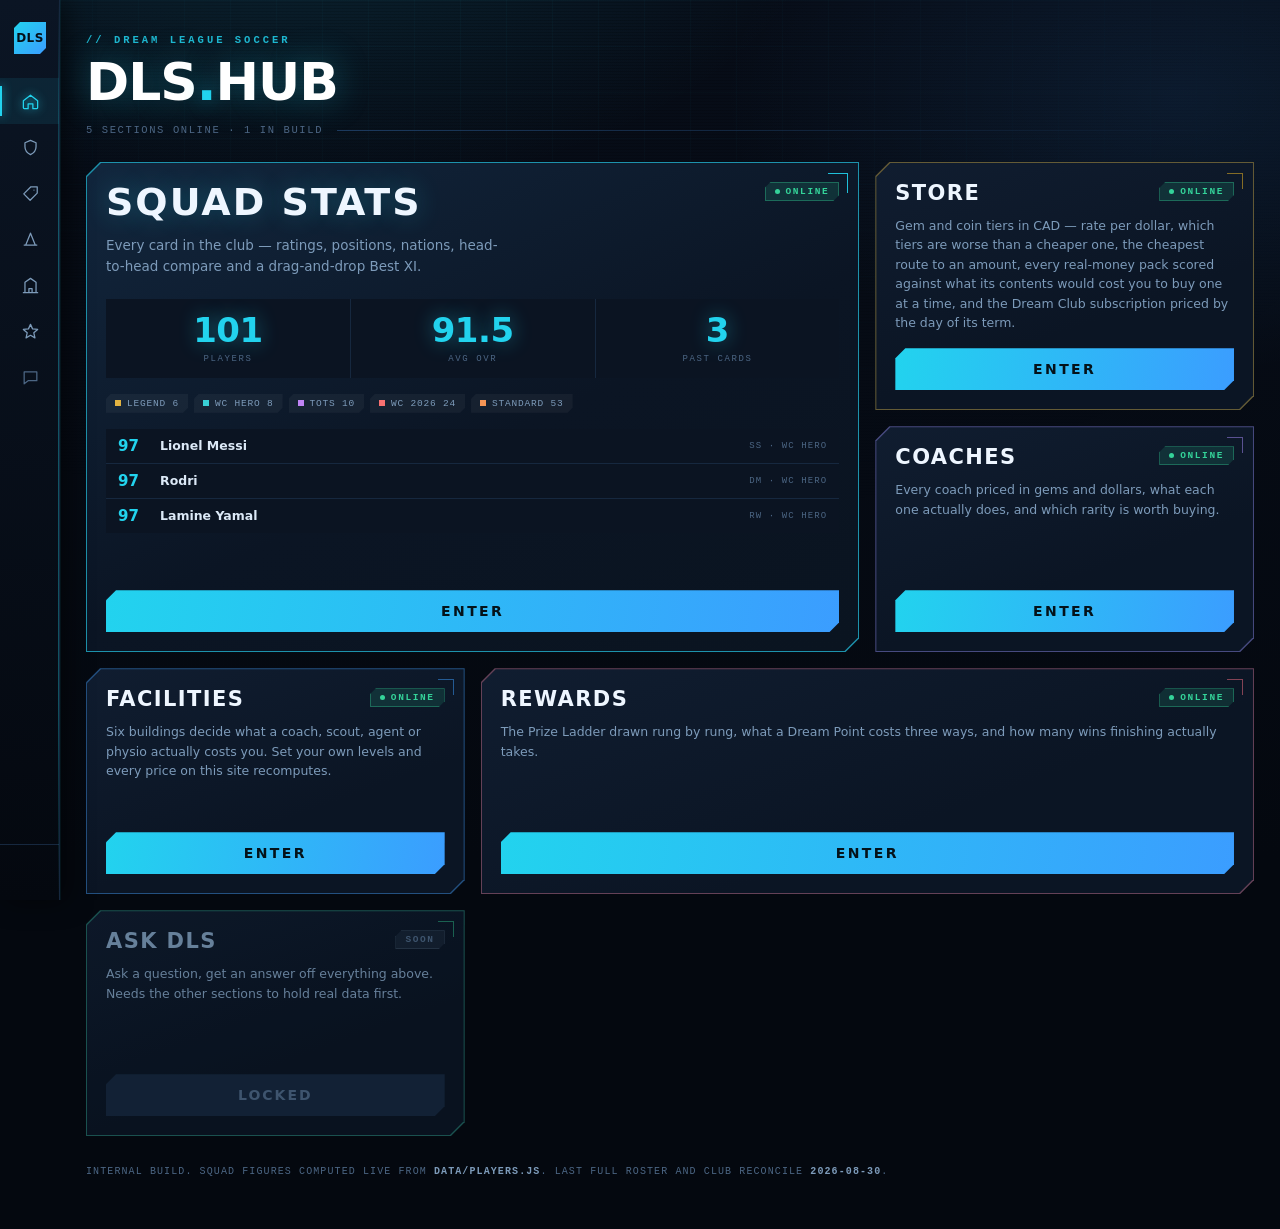
==== commit 2b84d70d: "Stop publishing one account's prices as if they were everybody's A coach cost "63 gems" on this site" ====
--- a/index.html
+++ b/index.html
@@ -72,6 +72,7 @@
 .tile--store { --accent: var(--dls-amber); }
 .tile--coaches { --accent: var(--dls-violet); }
 .tile--rewards { --accent: var(--dls-rose); }
+.tile--facilities { --accent: var(--dls-blue); }
 /* Packs became a Store tab, so six tiles are five and the 3-column grid loses a
    cell. Rewards is the one auto-placement puts at row 3 col 1, so it is the one
    that can widen without pushing Store out of row 1. */
@@ -200,6 +201,15 @@
       </div>
       <p class="tile__desc">Every coach priced in gems and dollars, what each one actually does, and which rarity is worth buying.</p>
       <div class="tile__foot"><a class="dls-btn" href="coaches.html">Enter</a></div>
+    </section>
+
+    <section class="dls-panel tile tile--facilities">
+      <div class="tile__head">
+        <h2 class="tile__title">Facilities</h2>
+        <span class="dls-flag dls-flag--live"><i></i>Online</span>
+      </div>
+      <p class="tile__desc">Six buildings decide what a coach, scout, agent or physio actually costs you. Set your own levels and every price on this site recomputes.</p>
+      <div class="tile__foot"><a class="dls-btn" href="facilities.html">Enter</a></div>
     </section>
 
     <section class="dls-panel tile tile--rewards">
--- a/assets/shell.css
+++ b/assets/shell.css
@@ -374,3 +374,54 @@
   body[data-dls-skin="hud"] { padding: 26px 16px 40px calc(var(--dls-rail-w) + 14px); }
   .head h1 { font-size: 38px; }
 }
+
+/* --- Facility strip -------------------------------------------------------
+   Carried by every page that prints a discounted price. Quiet by default and
+   coloured once the reader has set their own levels, so "these numbers are not
+   yours" and "these numbers are yours" never look the same. */
+.dls-facbar {
+  display: flex;
+  flex-wrap: wrap;
+  align-items: center;
+  gap: 10px 14px;
+  padding: 9px 14px;
+  background: var(--dls-panel);
+  border: 1px solid var(--dls-edge-soft);
+  border-left: 2px solid var(--dls-ink-faint);
+  clip-path: polygon(0 0, calc(100% - 10px) 0, 100% 10px, 100% 100%, 10px 100%, 0 calc(100% - 10px));
+  font-size: 12px;
+}
+.dls-facbar--custom { border-left-color: var(--dls-mint); }
+
+.dls-facbar__tag {
+  font-family: var(--dls-mono);
+  font-size: 9.5px;
+  letter-spacing: 1.6px;
+  text-transform: uppercase;
+  color: var(--dls-ink-faint);
+  white-space: nowrap;
+}
+.dls-facbar--custom .dls-facbar__tag { color: var(--dls-mint); }
+
+.dls-facbar__body { display: flex; flex-wrap: wrap; gap: 4px 14px; min-width: 0; }
+.dls-facbar__lvl { color: var(--dls-ink-dim); white-space: nowrap; }
+.dls-facbar__lvl b {
+  margin-right: 5px;
+  color: var(--dls-ink);
+  font-variant-numeric: tabular-nums;
+}
+
+.dls-facbar__link {
+  margin-left: auto;
+  color: var(--dls-cyan);
+  text-decoration: none;
+  white-space: nowrap;
+}
+.dls-facbar__link:hover { text-decoration: underline; }
+
+@media (max-width: 620px) {
+  .dls-facbar__link { margin-left: 0; }
+}
+
+/* The strip sits inside the page header, under the rule line. */
+.head .dls-facbar { margin-top: 14px; }
